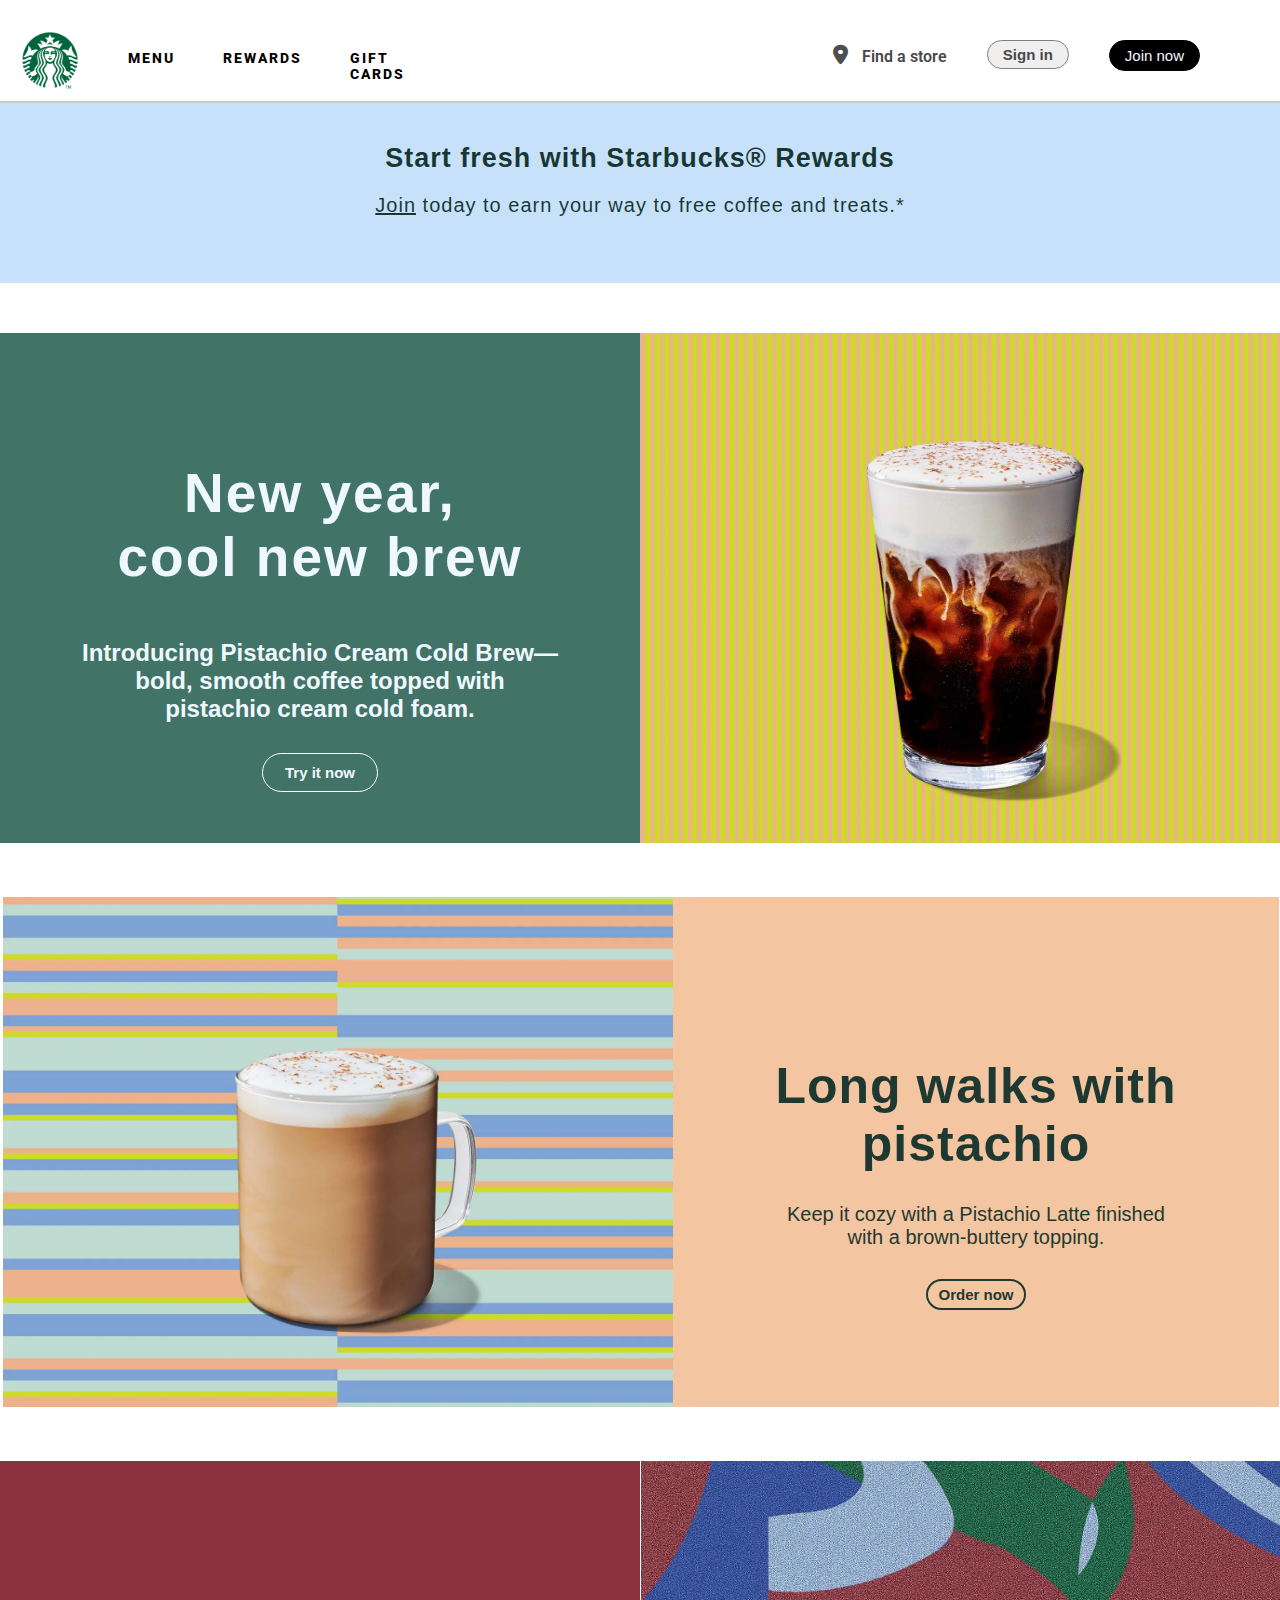
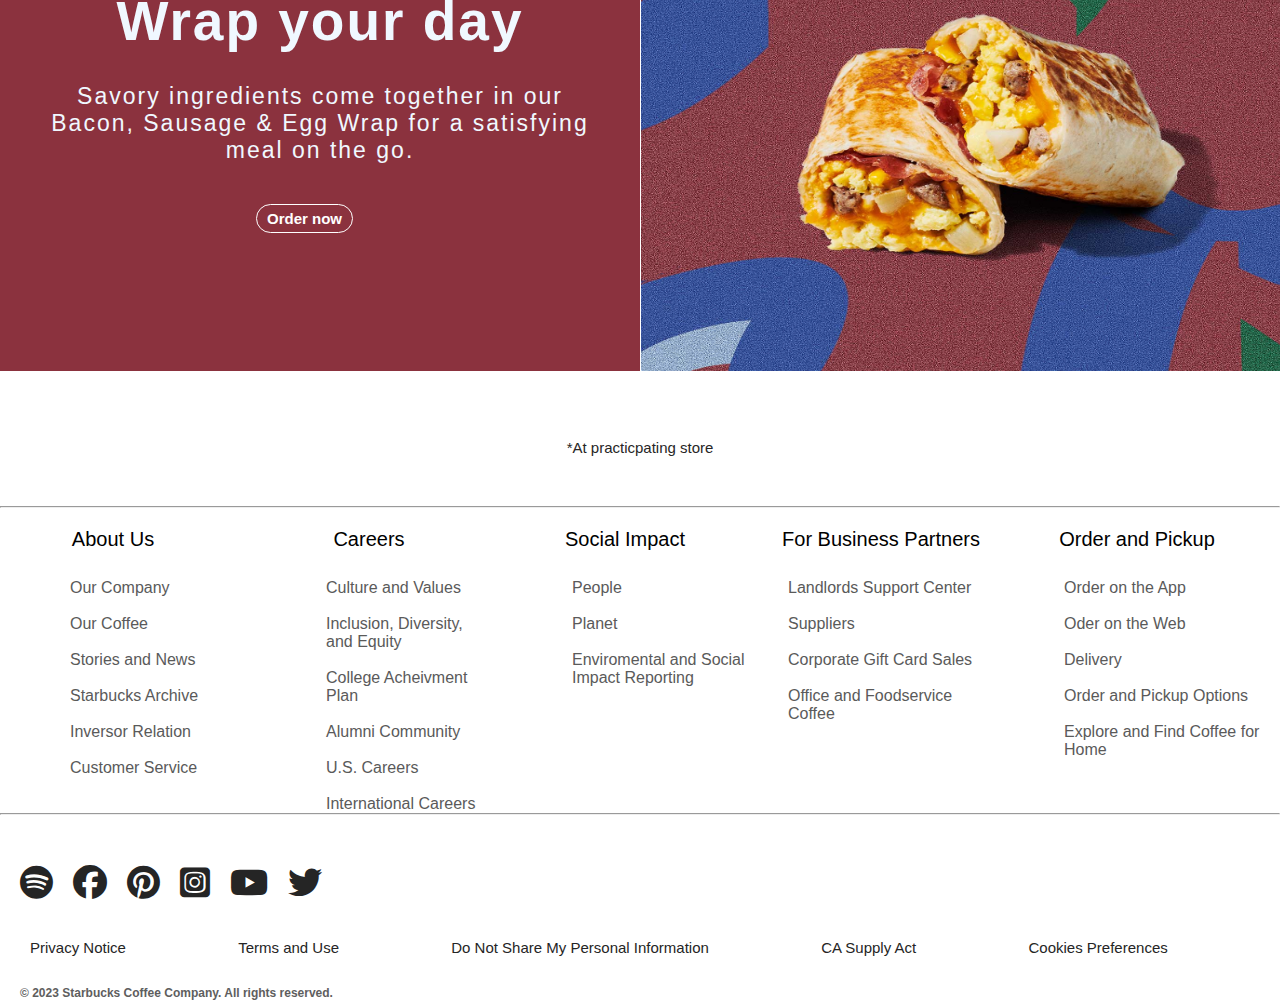
==== index.html @ dc44120d "moved them" ====
<!DOCTYPE html>
<html lang="en">
<head>
    <meta charset="UTF-8">
    <meta http-equiv="X-UA-Compatible" content="IE=edge">
    <link href="https://fonts.googleapis.com/css2?family=Roboto:wght@500&display=swap" rel="stylesheet">
    <link rel="stylesheet" href="style.css">
    <link rel="icon" type="images/png" href="https://www.google.com/url?sa=i&url=https%3A%2F%2Ffreebiesupply.com%2Flogos%2Fstarbucks-logo%2F&psig=AOvVaw1k5iGPAimEDGVcj1gUYlvP&ust=1673368884315000&source=images&cd=vfe&ved=0CA8QjRxqFwoTCPj3rfj3uvwCFQAAAAAdAAAAABAE"/>
    <link rel="stylesheet" href="https://cdnjs.cloudflare.com/ajax/libs/font-awesome/6.2.1/css/all.min.css" integrity="sha512-MV7K8+y+gLIBoVD59lQIYicR65iaqukzvf/nwasF0nqhPay5w/9lJmVM2hMDcnK1OnMGCdVK+iQrJ7lzPJQd1w==" crossorigin="anonymous" referrerpolicy="no-referrer" />
    <link rel="stylesheet" href="https://cdnjs.cloudflare.com/ajax/libs/font-awesome/6.2.1/css/all.min.css"/> 
    <meta name="viewport" content="width=device-width, initial-scale=1.0">
    <title>Document</title>
</head>
<body>
    <header>

        <div class="lists">
            
            <div class="list1">
                <ul>
                    <img src="images/starbucks-logo-png-transparent.png" alt="">
                    <li>Menu</li>
                    <li>Rewards</li>
                    <li>Gift cards</li>  
                </ul>
            </div>
            
            <div class="list2">
                <ul class="ul2">
                    <li> <i class="fa fa-solid fa-location-dot"></i>  Find a store </li>
                    <li> <a href="/login/signIn.html"> <button class="sign-in">Sign in</button> </a></li>
                    <li> <button class="join">Join now</button></li>
                </ul>
            </div>
        </div>

        
    </header>

        <div class="nav-body">
             <h1>Start fresh with Starbucks® Rewards </h1>
            <h3> <span>Join</span>  today to earn your way to free coffee and treats.*</h3>
        </div>
        
        <section>
            <div class="first-box">
                <div class="mini-box1">
                    <h1>New year, <br> cool new brew</h1>
                    <h2>Introducing Pistachio Cream Cold Brew— <br> bold, 
                     smooth coffee topped with <br> pistachio cream cold foam.</h2>
                    <button>Try it now</button>
                </div>

                <div class="mini-box2">
                    <img src="images/post1.png" alt="">
                    
                </div>
            </div>
                <div class="second-box">
                    
                    <div class="mini-box3">
                        <img src="images/post2.png" alt="">
                    </div>
                    
                    <div class="mini-box4">
                        <h1>Long walks with <br> pistachio</h1>
                        <p>Keep it cozy with a Pistachio Latte finished <br> with a brown-buttery topping.</p>
                        <button>Order now</button>
                    </div>
                 </div>

                 
                </div>

                <div class="third-box">
                        <div class="mini-box5">
                            <h1>Wrap your day</h1>
                            <p>Savory ingredients come together in our <br> Bacon, Sausage & Egg Wrap for a satisfying <br> meal on the go.</p>
                            <button>Order now</button>
                        </div>

                        <div class="mini-box6">
                            <img src="images/post3.png" alt="">
                        </div>
                </div>
        </section>

        <footer id="container">
            <div class="footer-title">
                <h1>*At practicpating store</h1>
                <hr class="line">
            </div>

           

            <div class="footer-sections">
                <div class="about-us-sec">
                    <h1 class="mini-titles">About Us</h1>
                    <br>
                    <li>Our Company</li>
                        <br>
                    <li>Our Coffee</li>
                        <br>
                    <li>Stories and News</li>
                        <br>
                    <li>Starbucks Archive</li>
                        <br>
                    <li>Inversor Relation</li>
                        <br>
                    <li>Customer Service</li>
                </div>

                <div class="careers-sec">
                    <h1 class="mini-titles">Careers</h1>
                    <br>
                    <li>Culture and Values</li>
                        <br>
                    <li>Inclusion, Diversity, <br> and Equity</li>
                        <br>
                    <li>College Acheivment <br> Plan</li>
                       <br>
                    <li>Alumni Community</li>
                       <br>
                    <li>U.S. Careers</li>
                        <br>
                    <li>International Careers</li>
                        
                </div>

                <div class="social-impact-sec">
                    <h1 class="mini-titles">Social Impact</h1>
                    <br>
                    <li>People</li>
                    <br>
                    <li>Planet</li>
                    <br>
                    <li>Enviromental and Social <br> Impact Reporting</li>
                </div>

                <div class="for-business-partners-sec">
                    <h1 class="mini-titles">For Business Partners</h1>
                    <br>
                    <li>Landlords Support Center</li>
                    <br>
                    <li> Suppliers</li>
                    <br>
                    <li> Corporate Gift Card Sales</li>
                    <br>
                    <li>Office and Foodservice <br> Coffee</li>
                </div>

                <div class="orders-sec">
                    <h1 class="mini-titles">Order and Pickup</h1>
                    <br>
                    <li>Order on the App</li>
                    <br>
                    <li> Oder on the Web</li>
                    <br>
                    <li>Delivery</li>
                    <br>
                    <li>Order and Pickup Options</li>
                    <br>
                    <li>Explore and Find Coffee for Home</li>
                </div>
            </div>

            <hr>
            
            <div class="social-media-logo">
                <i class="fa-brands fa-spotify"></i>
                <i class="fa-brands fa-facebook"></i>
                <i class="fa-brands fa-pinterest"></i>
                <i class="fa-brands fa-square-instagram"></i>
                <i class="fa-brands fa-youtube"></i>
                <i class="fa-brands fa-twitter"></i>
            </div>


            <div class="about">
                <h3>Privacy Notice </h3>
                <h3> Terms and Use </h3>
                <h3>Do Not Share My Personal Information </h3>
                <h3>CA Supply Act </h3>
                <h3> Cookies Preferences</h3>
            </div>

            <h5>© 2023 Starbucks Coffee Company. All rights reserved. </h5>
        </footer>
</body>
</html>
---- style.css ----
*{
    padding: 0;
    margin: 0;

}



.lists{
    display: grid;
    grid-template-columns: 1fr 1fr 1fr;
    margin-top: 10px;
}

.list1 img{
    width: 60px;
    height: auto;
    margin-left: 20px;
    margin-top: 20px;
}

.list1 ul{
    list-style: none;
    display: flex;
}

.list1 ul li{
    font-family: 'Roboto', sans-serif;
    margin-left: 48px;
    margin-top: 40px;
    justify-content: space-between;
    font-weight: 800;
    font-size: 14px;
    letter-spacing: 2px;
    text-transform: uppercase;
    cursor: pointer;
}

.list1 ul li:hover{
    color: rgb(3, 124, 90);
}

.lists2{
    display: grid;
    grid-template-columns: 1fr 1fr 1fr;
}

.ul2 {
   list-style: none;
   display: flex;
   /* margin-left: 100%; */
   justify-content: space-between;
   position: absolute;
   top: 40px;
   right: 40px;
   margin-right: 20px;
   gap: 40px;
   padding-right: 20px;

}

.ul2 li {
    font-family: 'Roboto', sans-serif;
    justify-content: space-between;
    font-size: 16px;
    font-weight: 590;
    color: rgb(71, 71, 71);
    cursor: pointer;
}



.ul2 li:hover{
    color: rgb(3, 124, 90);
}

.ul2 li i{
    color: rgb(78, 78, 78);
    font-size: 20px;
    padding-right: 10px;
    margin-top: 5px;
}

.ul2 .sign-in{
    padding-left: 15px;
    padding-right: 15px;
    padding-top: 5px;
    padding-bottom: 5px;
    border: 1px solid gray;
    border-radius: 50px;
    font-size: 15px;
    margin-bottom: 20px;
    font-weight: 570;
    color: rgb(73, 73, 73);
}

.ul2 .sign-in:hover{
    cursor: pointer;
}

.ul2 .join{
    padding-left: 15px;
    padding-right: 15px;
    padding-top: 6px;
    padding-bottom: 6px;
    text-align: center;
    border: 1px solid rgb(0, 0, 0);
    background-color: black;
    color: aliceblue;
    border-radius: 50px;
    font-size: 15px;
}

.nav-body{
    background-color: rgb(199, 225, 250);
    width: auto;
    height: 180px;
    text-align: center;
    margin-top: 10px;
    border-top: 2.5px solid rgb(202, 202, 202);

}

.nav-body h1{
    padding-top: 40px ;
    font-family: SoDoSans,Helvetica Neue,Helvetica,Arial,sans-serif;
    color: rgba(0, 29, 21, 0.877);
    font-size: 27px;
    letter-spacing: 1px;
    font-weight: 600;
}

.nav-body h3{
    padding-top: 20px ;
    font-family: SoDoSans,Helvetica Neue,Helvetica,Arial,sans-serif;
    color: rgba(0, 29, 21, 0.877);
    font-size: 20px;
    letter-spacing: 1px;
    font-weight: 100;
}

.nav-body span{
    text-decoration: underline;
}

.first-box{
    display: flex;
    margin-top: 50px;
}

.mini-box1{
    background-color: rgba(0, 66, 50, 0.74);
    width: 50%;
    height: 510px;
    text-align: center;
}

.mini-box1 h1{
    color: aliceblue;
    font-size: 55px;
    margin-top: 20%;
    letter-spacing: 2px;
    font-family: SoDoSans,Helvetica Neue,Helvetica,Arial,sans-serif;
}

.mini-box1 h2{
    margin-top: 50px;
    font-family: SoDoSans,Helvetica Neue,Helvetica,Arial,sans-serif;
    color: aliceblue;
}

.mini-box1 button{
    margin-top: 30px;
    padding-top: 10px;
    padding-bottom: 10px;
    padding-left: 22px;
    padding-right: 22px;
    background-color: transparent;
    border: 1px solid rgb(255, 255, 255);
    color: aliceblue;
    font-family: 'Source Sans Pro', sans-serif;
    font-weight: 700;
    font-size: 15px;
    border-radius: 90px;
    cursor: pointer;
}

.mini-box2 img{
    width: 114%;
    height: 510px;
    
}

.second-box{
    display: flex;
    margin-top: 50px;
}


.mini-box3 img{
    width: 670px;
    height: 510px;
    margin-left: 3px;
}

.mini-box4{
    background-color: #f4c5a1;
    width: 150%;
    height: 510px;
    margin-right: 1px;
    text-align: center;
}

.mini-box4 h1{
    margin-top: 160px;
    font-size: 50px;
    color: #1e3932;
    font-family: 'Lucida Sans', 'Lucida Sans Regular', 'Lucida Grande', 'Lucida Sans Unicode', Geneva, Verdana, sans-serif;
    letter-spacing: 1px;
}

.mini-box4 p{
    margin-top: 30px;
    font-size: 20px;
    color:#1e3932 ;
    font-family: 'Lucida Sans', 'Lucida Sans Regular', 'Lucida Grande', 'Lucida Sans Unicode', Geneva, Verdana, sans-serif;

}

.mini-box4 button{
    margin-top: 30px;
    font-size: 15px;
    background-color: transparent;
    color: #1e3932;
    font-weight: 599;
    font-family: 'Lucida Sans', 'Lucida Sans Regular', 'Lucida Grande', 'Lucida Sans Unicode', Geneva, Verdana, sans-serif;
    padding-left: 10px;
    padding-right: 10px;
    padding-top: 5px;
    padding-bottom: 5px;
    border: 2px solid #1e3932;
    border-radius: 50px;
    cursor: pointer;
}



.third-box{
    display: flex;
    margin-top: 50px;
}
.third-box .mini-box5{
    background-color: #8b323e;
    width: 50%;
    height: 510px;
    margin-right: 1px;
}

.mini-box5 h1{
    color: aliceblue;
    font-size: 55px;
    margin-top: 20%;
    letter-spacing: 2px;
    text-align: center;
    font-family: SoDoSans,Helvetica Neue,Helvetica,Arial,sans-serif;
}

.mini-box5 p{
    color: aliceblue;
    font-size: 23px;
    margin-top: 30px;
    letter-spacing: 2px;
    text-align: center;
    font-family: SoDoSans,Helvetica Neue,Helvetica,Arial,sans-serif;
}

.mini-box5 button{
    margin-top: 40px;
    color: white;
    font-size: 15px;
    margin-left: 40%;
    background-color: transparent;
    font-weight: 599;
    font-family: 'Lucida Sans', 'Lucida Sans Regular', 'Lucida Grande', 'Lucida Sans Unicode', Geneva, Verdana, sans-serif;
    padding-left: 10px;
    padding-right: 10px;
    padding-top: 5px;
    padding-bottom: 5px;
    border: 1px solid #ffffff;
    border-radius: 50px;
    cursor: pointer;
}


.mini-box6 img{
    width: 114%;
    height: 510px;
}

/* ----------------------Footer start----------------- */




.footer-title h1{
    margin-top: 5%;
    text-align: center;
    padding-bottom: 50px;
    font-family: 'Lucida Sans', 'Lucida Sans Regular', 'Lucida Grande', 'Lucida Sans Unicode', Geneva, Verdana, sans-serif;
    font-weight: 100;
    color: #272626;
    font-size: 15px;
}

.footer-title .line{
    color: rgb(228, 224, 224);
}

.footer-sections{
    display: grid;
    grid-template-columns: 1fr 1fr 1fr 1fr 1fr;
    justify-content: space-between;
    margin-top: 20px;
    list-style: none;
    font-size: 16px;
    font-family: 'Lucida Sans', 'Lucida Sans Regular', 'Lucida Grande', 'Lucida Sans Unicode', Geneva, Verdana, sans-serif;
    color: rgb(90, 90, 90);
}

.mini-titles{
    color: #000000;
    font-family: 'Lucida Sans', 'Lucida Sans Regular', 'Lucida Grande', 'Lucida Sans Unicode', Geneva, Verdana, sans-serif;
    font-size: 20px;
    font-weight: lighter;
    text-align: center;
    margin-right: 30px;
    margin-bottom: 10px;
}


.about-us-sec li{
    margin-left: 70px;
}

.careers-sec li{
    margin-left: 70px;
}

.social-impact-sec li{
    margin-left: 60px;
}

.for-business-partners-sec li{
    margin-left: 20px;
}

.orders-sec li{
    margin-left: 40px;
}


.footer-sections li:hover{
    color: #000000;
    cursor: pointer;
}

.social-media-logo{
  display: flex;
}

.social-media-logo i{
    margin-left: 20px;
    margin-top: 50px;
    font-size: 34px;    
    cursor: pointer;
    color: #252525;
}

.about{
    display: grid;
    grid-template-columns: auto auto auto auto auto;
    margin-top: 40px;
    margin-left: 30px;
    
}

.about h3{
    font-weight: 100;
    color: #252525;
    font-family: 'Lucida Sans', 'Lucida Sans Regular', 'Lucida Grande', 'Lucida Sans Unicode', Geneva, Verdana, sans-serif;
    font-size: 15px;
    cursor: pointer;
}

h5{
    margin-top: 30px;
    margin-left: 20px;
    color: #5e5e5e;
    font-family: 'Lucida Sans', 'Lucida Sans Regular', 'Lucida Grande', 'Lucida Sans Unicode', Geneva, Verdana, sans-serif;
    font-size: 12px;
}
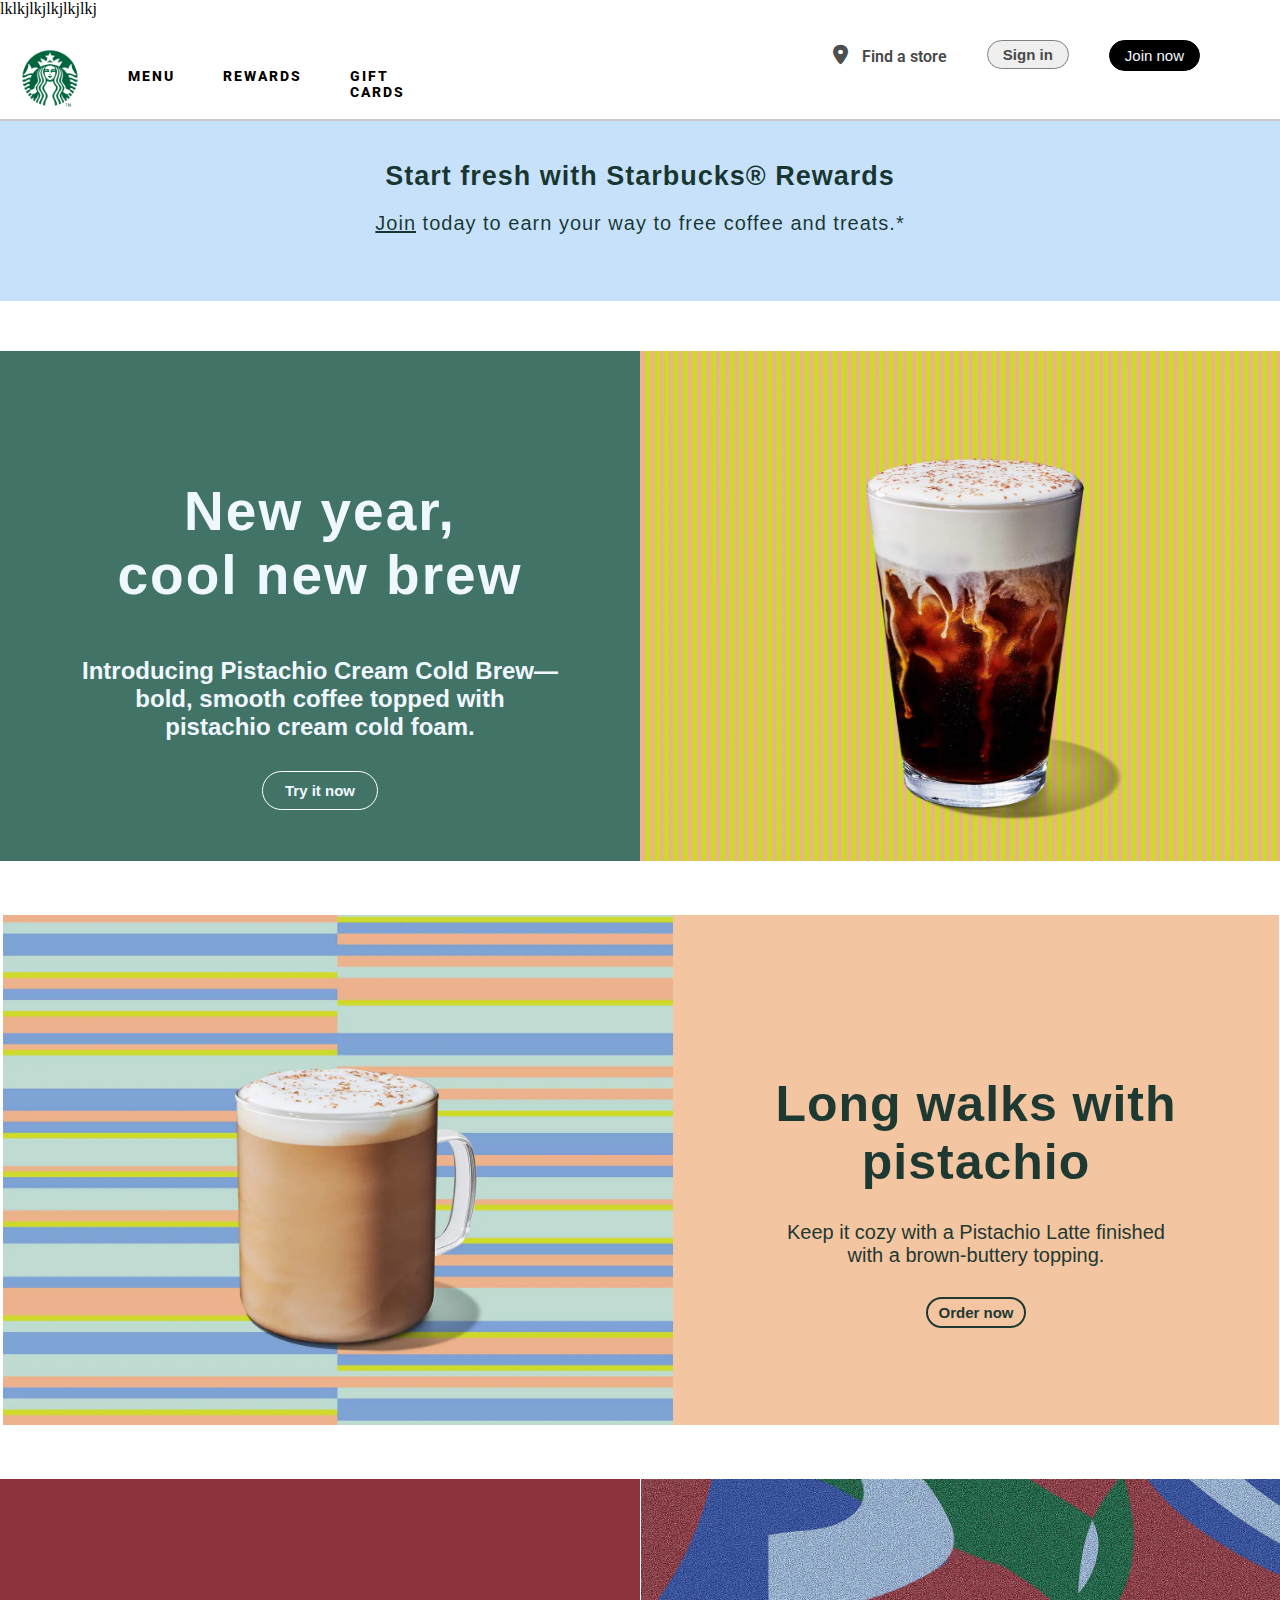
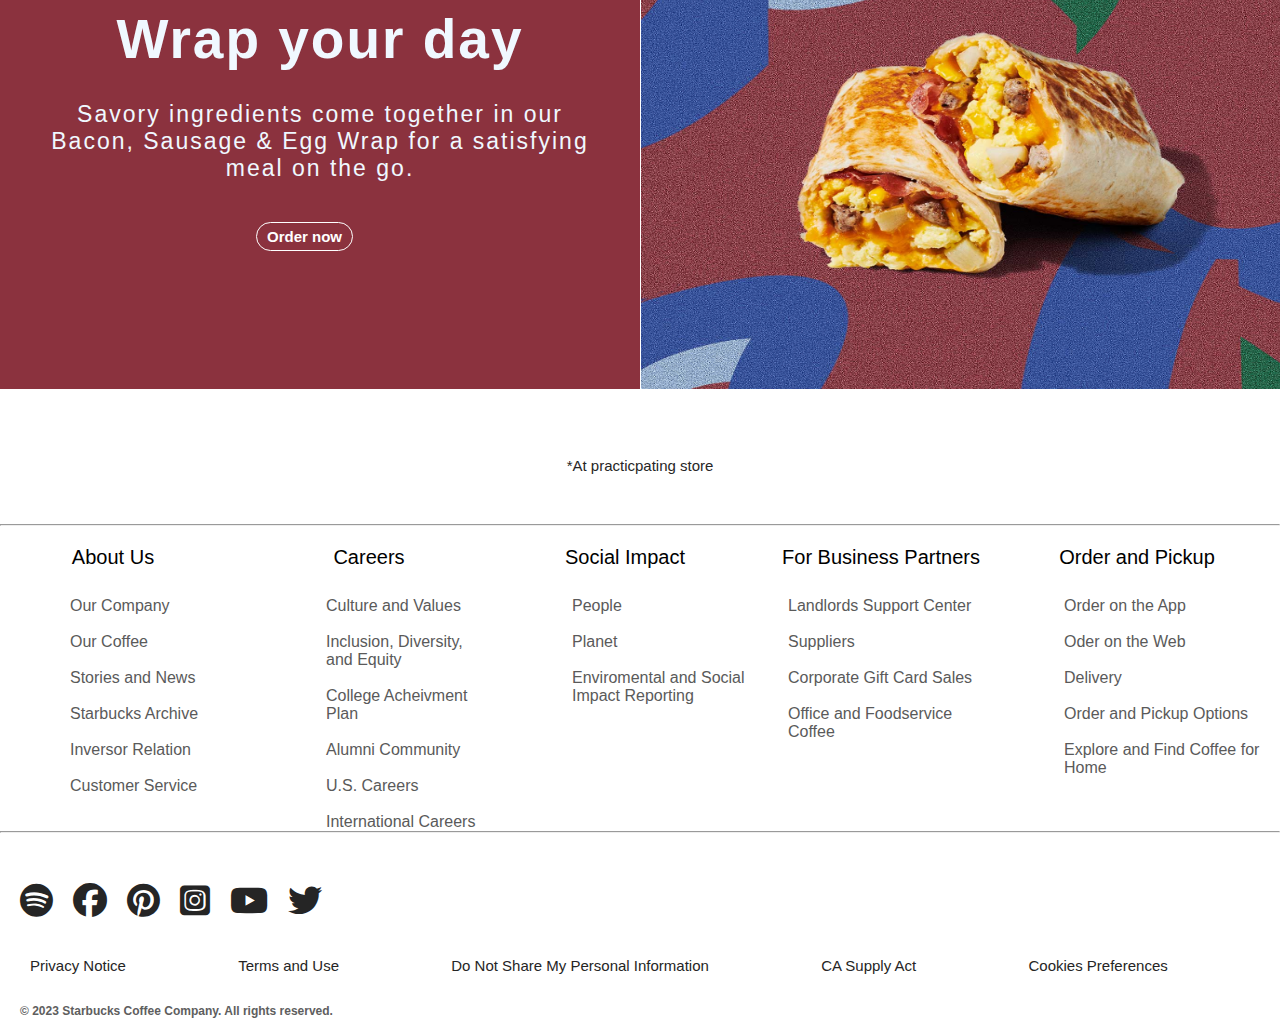
==== commit 8da59475: "added ex text" ====
--- a/index.html
+++ b/index.html
@@ -13,7 +13,7 @@
 </head>
 <body>
     <header>
-
+        lklkjlkjlkjlkjlkj
         <div class="lists">
             
             <div class="list1">
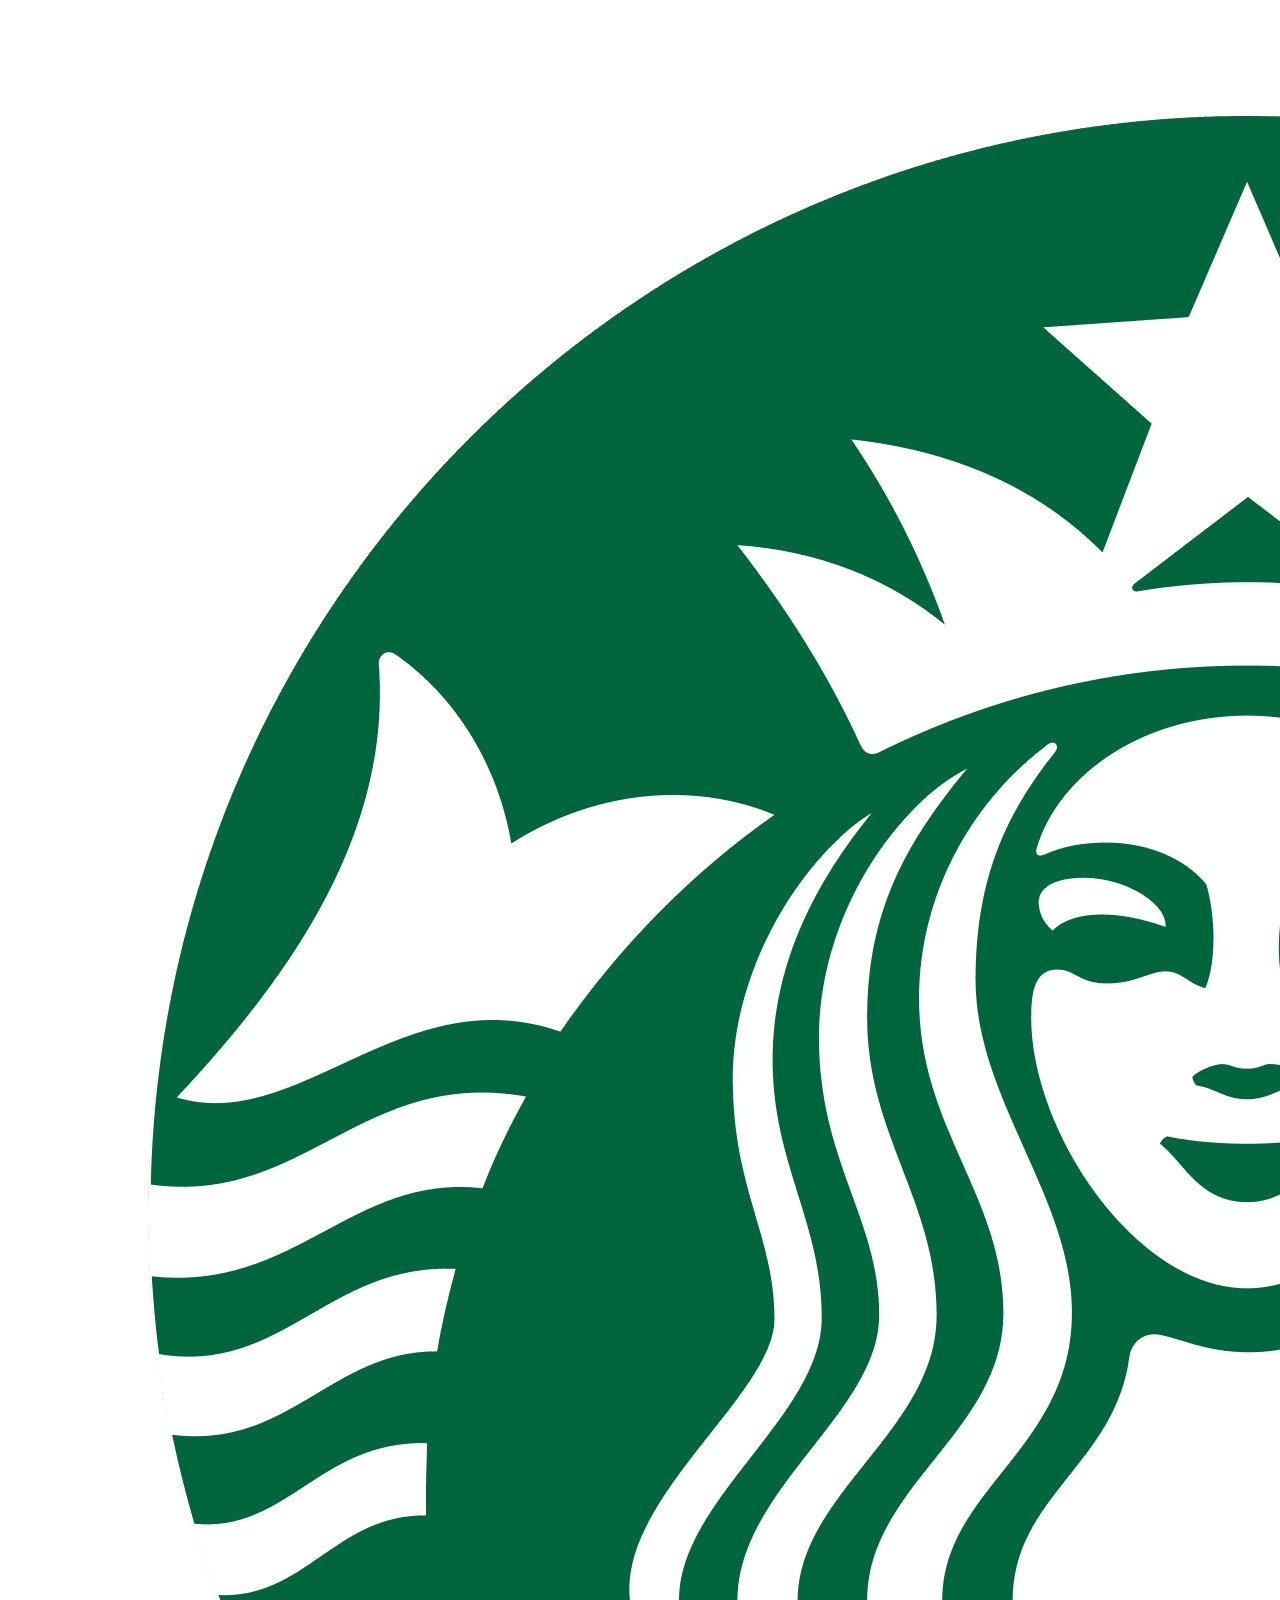
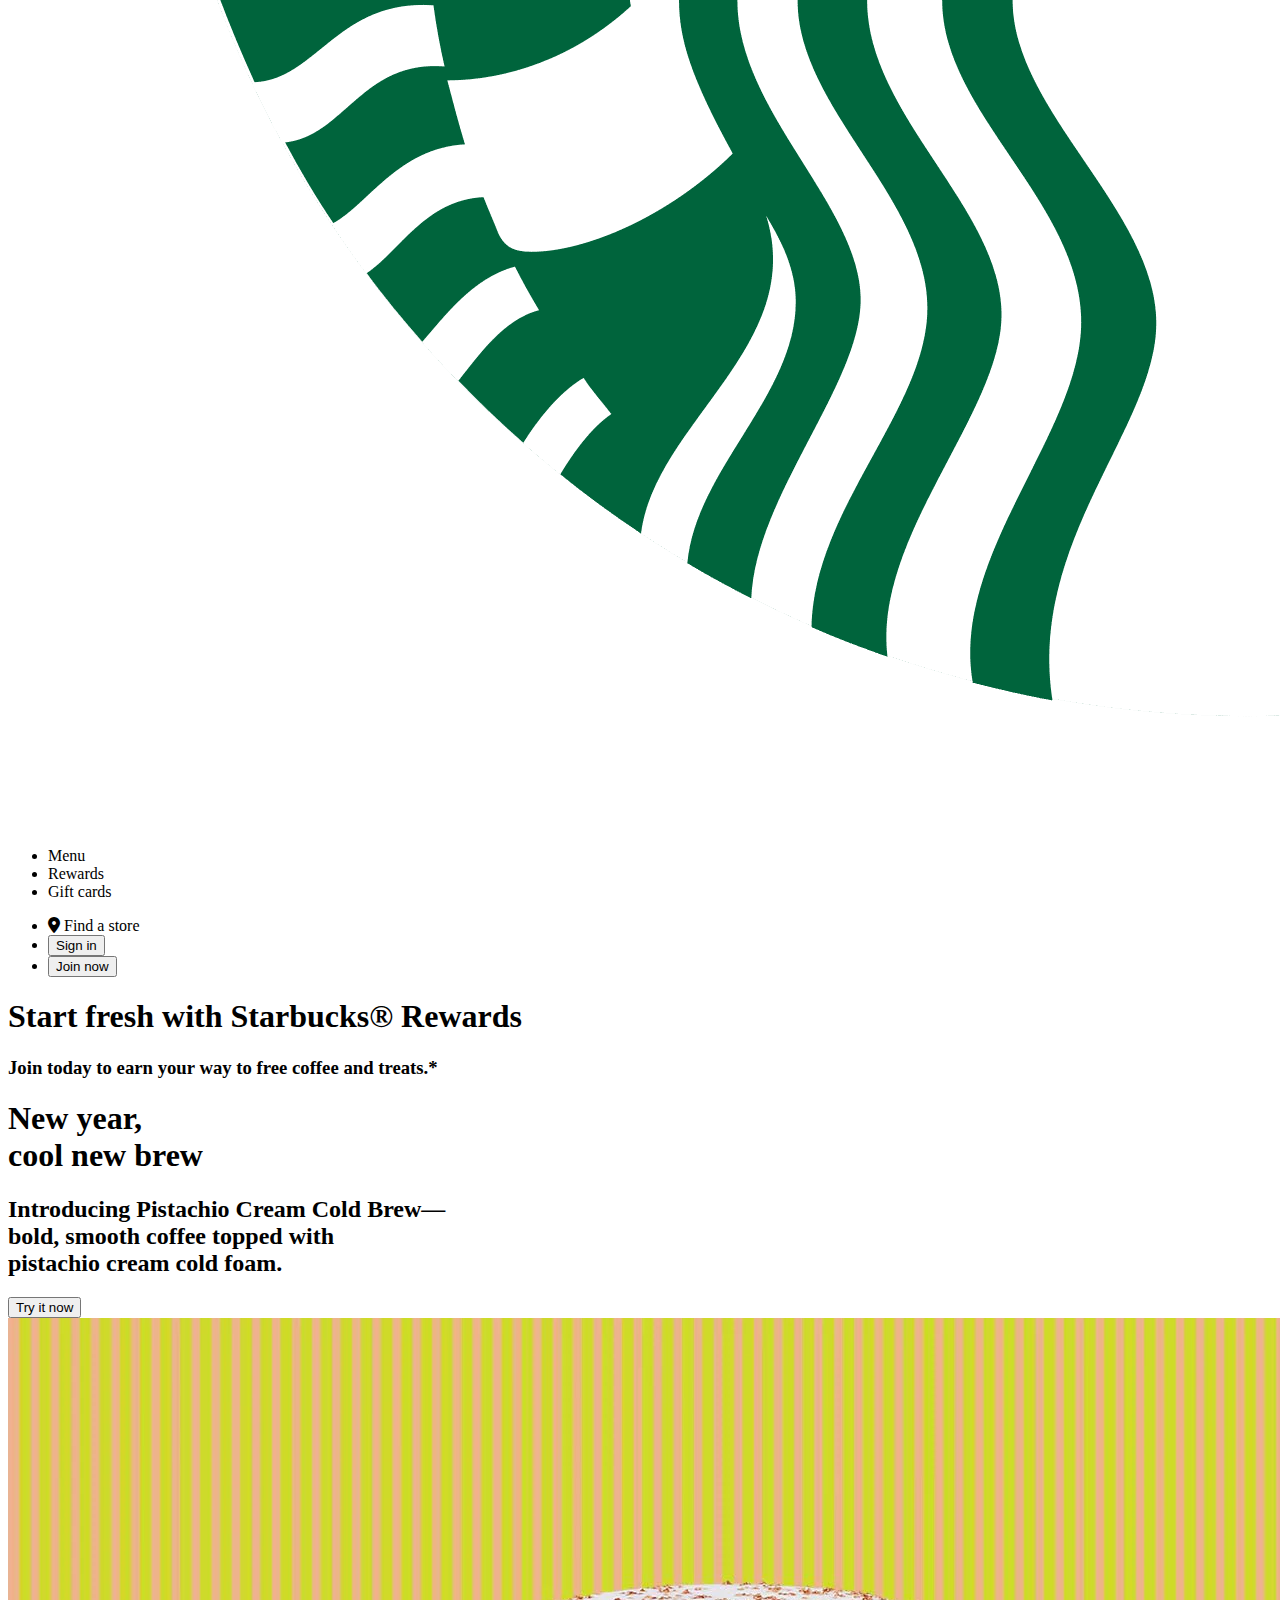
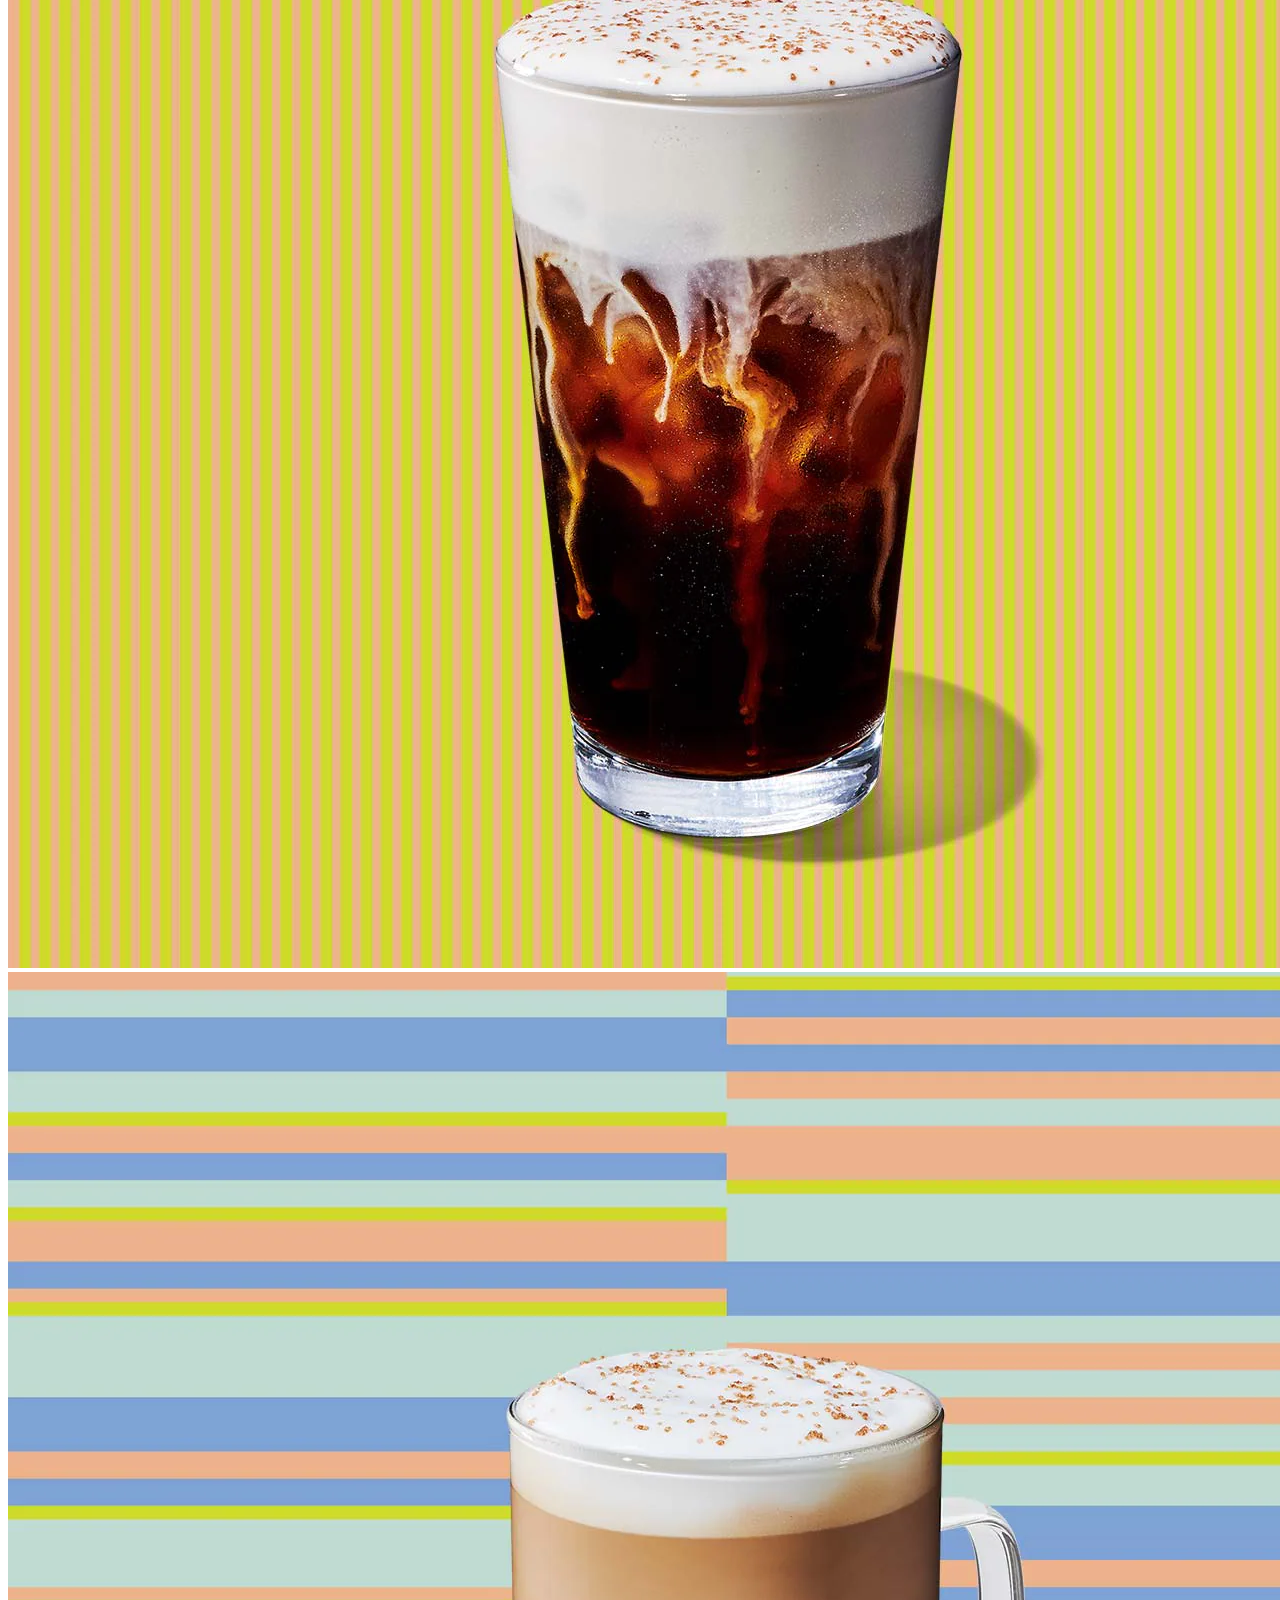
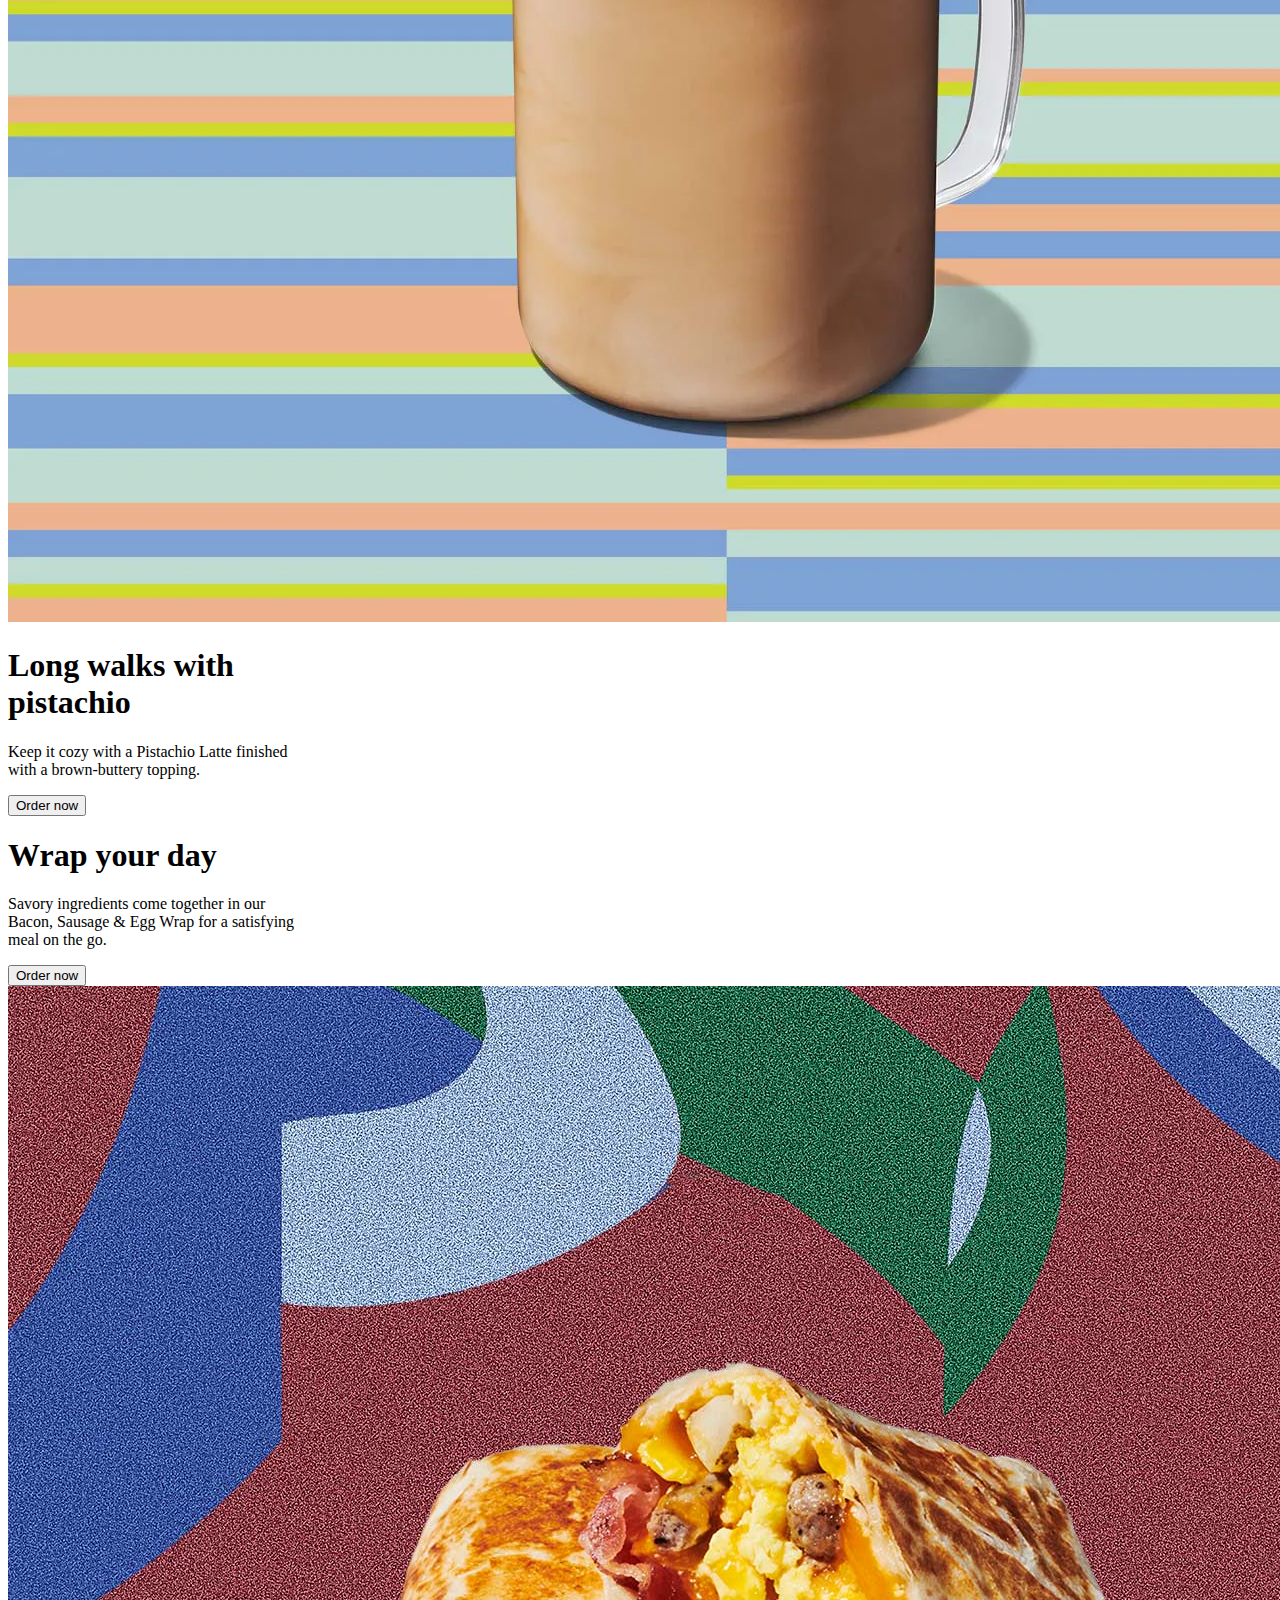
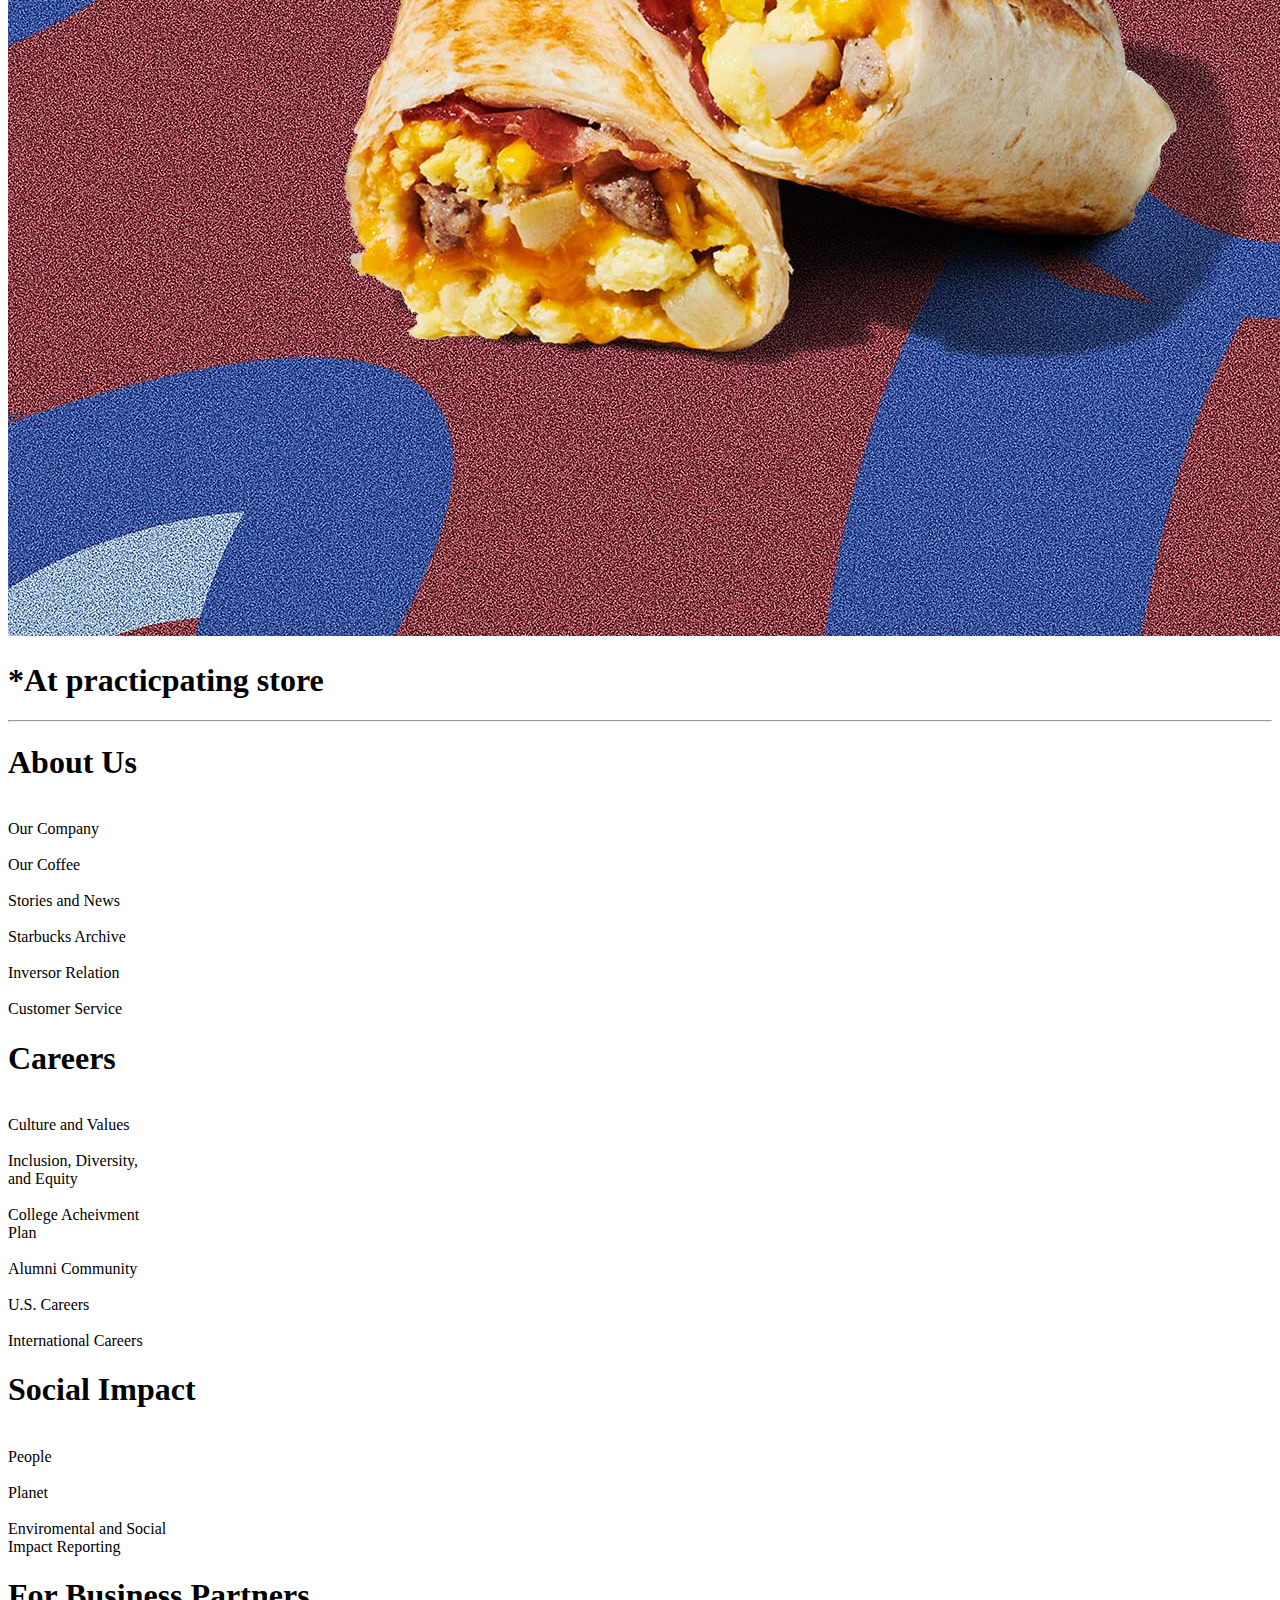
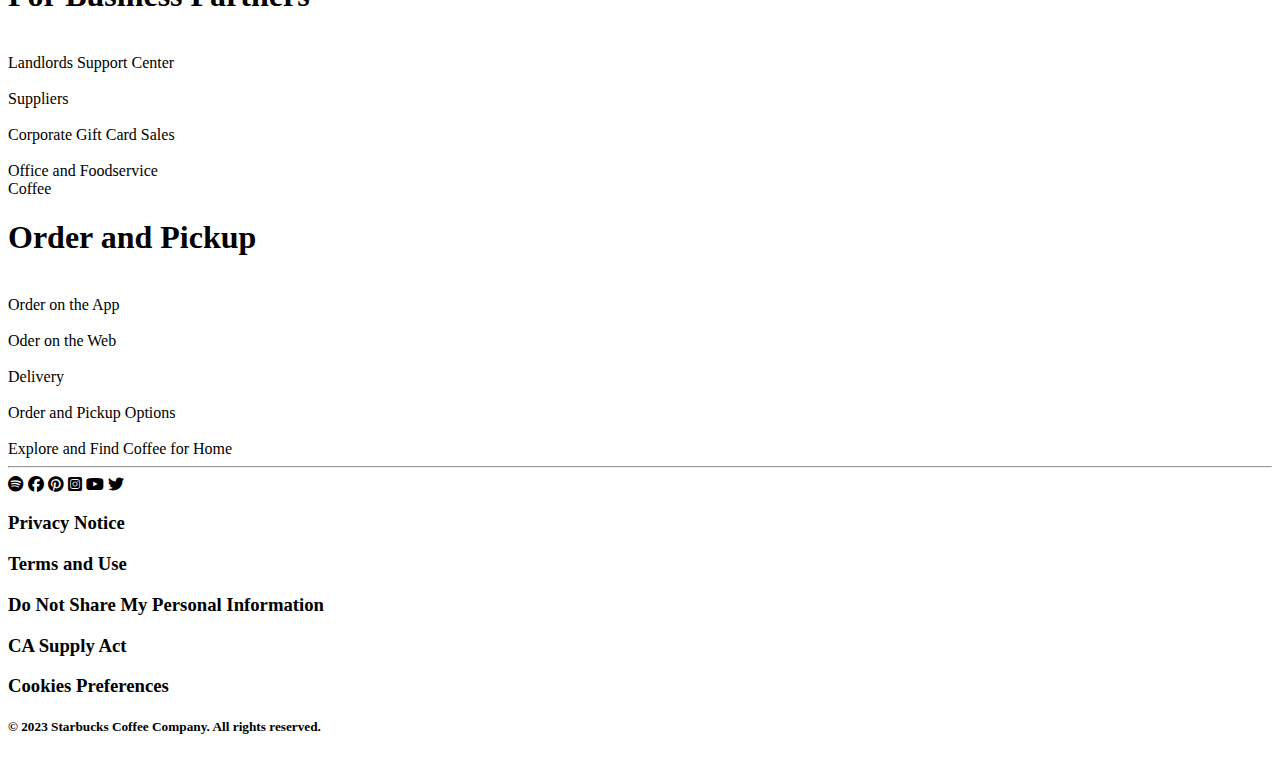
==== commit 92362ab1: "removed ex text" ====
--- a/index.html
+++ b/index.html
@@ -13,7 +13,7 @@
 </head>
 <body>
     <header>
-        lklkjlkjlkjlkjlkj
+        
         <div class="lists">
             
             <div class="list1">
